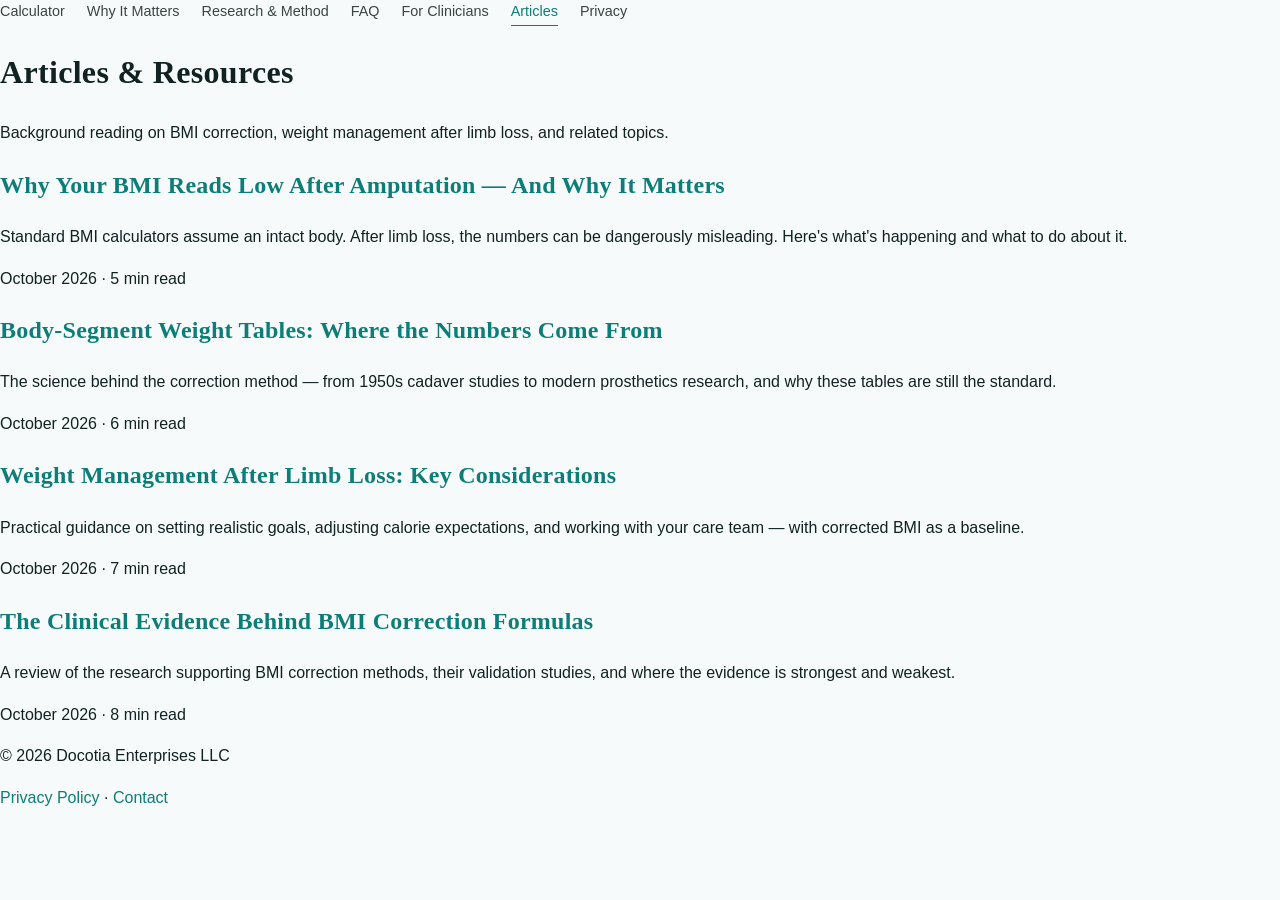
==== blog/index.html @ 94e85de0 "Add For Clinicians page, blog section with 4 articles, update sitemap and nav" ====
<!DOCTYPE html>
<html lang="en">
<head>
<meta charset="UTF-8">
<meta name="viewport" content="width=device-width, initial-scale=1.0">
<title>Articles — Amputee BMI</title>
<meta name="description" content="Background reading on BMI correction, weight management after limb loss, and related topics.">
<link rel="stylesheet" href="../style.css">
<script async src="https://pagead2.googlesyndication.com/pagead/js/adsbygoogle.js?client=ca-pub-5520987806174466" crossorigin="anonymous"></script>
</head>
<body>
<nav class="primary">
  <a href="../index.html">Calculator</a>
  <a href="../about.html">Why It Matters</a>
  <a href="../research.html">Research &amp; Method</a>
  <a href="../faq.html">FAQ</a>
  <a href="../for-clinicians.html">For Clinicians</a>
  <a href="../blog/" class="active">Articles</a>
  <a href="../privacy.html">Privacy</a>
</nav>
<main class="content-page">
<h1>Articles &amp; Resources</h1>
<p class="lead">Background reading on BMI correction, weight management after limb loss, and related topics.</p>

<article class="article-card">
<h2><a href="why-bmi-is-wrong-for-amputees.html">Why Your BMI Reads Low After Amputation — And Why It Matters</a></h2>
<p class="article-excerpt">Standard BMI calculators assume an intact body. After limb loss, the numbers can be dangerously misleading. Here's what's happening and what to do about it.</p>
<p class="article-meta">October 2026 &middot; 5 min read</p>
</article>

<article class="article-card">
<h2><a href="body-segment-weight-tables-explained.html">Body-Segment Weight Tables: Where the Numbers Come From</a></h2>
<p class="article-excerpt">The science behind the correction method — from 1950s cadaver studies to modern prosthetics research, and why these tables are still the standard.</p>
<p class="article-meta">October 2026 &middot; 6 min read</p>
</article>

<article class="article-card">
<h2><a href="weight-management-after-limb-loss.html">Weight Management After Limb Loss: Key Considerations</a></h2>
<p class="article-excerpt">Practical guidance on setting realistic goals, adjusting calorie expectations, and working with your care team — with corrected BMI as a baseline.</p>
<p class="article-meta">October 2026 &middot; 7 min read</p>
</article>

<article class="article-card">
<h2><a href="clinical-evidence-behind-bmi-correction.html">The Clinical Evidence Behind BMI Correction Formulas</a></h2>
<p class="article-excerpt">A review of the research supporting BMI correction methods, their validation studies, and where the evidence is strongest and weakest.</p>
<p class="article-meta">October 2026 &middot; 8 min read</p>
</article>
</main>
<footer>
<p>&copy; 2026 Docotia Enterprises LLC</p>
<p><a href="../privacy.html">Privacy Policy</a> &middot; <a href="mailto:contact@amputeebmi.com">Contact</a></p>
</footer>
</body>
</html>
---- style.css ----
:root{
  --paper:#f7fafa;
  --paper-dim:#eef4f4;
  --ink:#122;
  --ink-soft:#3a4444;
  --line:#d3e0e0;
  --gray:#7a8888;
  --teal:#0d7d78;
  --teal-dim:#4aa39f;
  --max:960px;
}

*{box-sizing:border-box;}
html{scroll-behavior:smooth;}
body{
  margin:0;
  background:var(--paper);
  color:var(--ink);
  font-family:'Inter','Helvetica Neue',sans-serif;
  line-height:1.6;
  -webkit-font-smoothing:antialiased;
}
h1,h2,h3{
  font-family:'Source Serif 4','Georgia',serif;
  font-weight:600;
  letter-spacing:.01em;
}
a{color:var(--teal);text-decoration:none;}
a:hover{color:var(--ink);}
img{max-width:100%;display:block;}

.wrap{max-width:var(--max);margin:0 auto;padding:0 24px;}

/* ---- Header ---- */
header.site{
  border-bottom:1px solid var(--line);
  background:var(--paper);
  position:sticky;top:0;z-index:20;
}
header.site .bar{
  display:flex;align-items:center;justify-content:space-between;
  padding:16px 24px;max-width:var(--max);margin:0 auto;
}
.brand{display:flex;align-items:center;gap:10px;}
.brand .name{
  font-family:'Source Serif 4',serif;
  font-size:1.35rem;letter-spacing:.02em;
  color:var(--ink);
}
.brand .name strong{color:var(--teal);}
nav.primary{display:flex;gap:22px;font-size:.9rem;}
nav.primary a{color:var(--ink-soft);}
nav.primary a.active{color:var(--teal);border-bottom:1px solid var(--teal);padding-bottom:2px;}

/* ---- Hero ---- */
.hero{
  padding:56px 0 40px;
  text-align:center;
  border-bottom:1px solid var(--line);
}
.hero .tag{
  font-size:.78rem;letter-spacing:.14em;text-transform:uppercase;
  color:var(--teal);margin-bottom:14px;display:block;
}
.hero h1{
  font-size:clamp(1.9rem,4.5vw,2.7rem);
  margin:0 0 14px;
  color:var(--ink);
}
.hero p.lede{
  font-size:1.05rem;
  color:var(--ink-soft);
  max-width:620px;margin:0 auto;
}

/* ---- Ad slots removed: site now uses Google AdSense Auto ads (dashboard-managed placement) ---- */

/* ---- Calculator ---- */
.calc-section{padding:48px 0;}
.calc-card{
  max-width:560px;margin:0 auto;
  background:#fff;
  border:1px solid var(--line);
  border-radius:8px;
  padding:32px;
}
.field{margin-bottom:20px;}
.field label{
  display:block;font-size:.85rem;font-weight:600;
  color:var(--ink-soft);margin-bottom:6px;
}
.field .hint{font-size:.78rem;color:var(--gray);margin-top:4px;}
.section-label{display:block;font-size:.85rem;font-weight:600;color:var(--ink-soft);margin-bottom:4px;}
.limb-field{margin-bottom:16px;}
.limb-field label{display:block;font-size:.82rem;font-weight:600;color:var(--ink-soft);margin-bottom:6px;}
.limb-field select{
  width:100%;padding:10px 12px;
  border:1px solid var(--line);border-radius:6px;
  font-family:inherit;font-size:.95rem;
  background:var(--paper);color:var(--ink);
}
.limb-field select:focus{outline:2px solid var(--teal-dim);outline-offset:1px;}
.height-us{display:flex;align-items:center;gap:8px;}
.height-us input{flex:1;}
.height-unit-label{font-size:.85rem;color:var(--ink-soft);white-space:nowrap;}
.field input,.field select{
  width:100%;padding:10px 12px;
  border:1px solid var(--line);border-radius:6px;
  font-family:inherit;font-size:1rem;
  background:var(--paper);color:var(--ink);
}
.field input:focus,.field select:focus{outline:2px solid var(--teal-dim);outline-offset:1px;}
.row-2{display:grid;grid-template-columns:1fr 1fr;gap:16px;}
.unit-toggle{display:flex;gap:8px;margin-bottom:4px;}
.unit-toggle button{
  flex:1;padding:8px;border:1px solid var(--line);background:var(--paper);
  border-radius:6px;cursor:pointer;font-size:.85rem;color:var(--ink-soft);
}
.unit-toggle button.active{background:var(--teal);border-color:var(--teal);color:#fff;}

.btn-calc{
  width:100%;padding:14px;margin-top:8px;
  background:var(--teal);color:#fff;border:none;border-radius:6px;
  font-size:1rem;font-weight:600;cursor:pointer;
}
.btn-calc:hover{background:#0a625e;}

.result-box{
  margin-top:28px;padding:24px;
  background:var(--paper-dim);border-radius:8px;
  display:none;
}
.result-box.show{display:block;}
.result-row{display:flex;justify-content:space-between;padding:8px 0;border-bottom:1px solid var(--line);}
.result-row:last-of-type{border-bottom:none;}
.result-row .label{color:var(--ink-soft);font-size:.9rem;}
.result-row .value{font-weight:700;font-size:1.05rem;}
.result-row .value.corrected{color:var(--teal);}
.category-badge{
  display:inline-block;margin-top:12px;padding:6px 14px;
  border-radius:999px;font-size:.82rem;font-weight:600;
  background:var(--teal);color:#fff;
}
.explanation{margin-top:16px;font-size:.88rem;color:var(--ink-soft);line-height:1.55;}

/* ---- Info sections ---- */
section.info{padding:56px 0;border-top:1px solid var(--line);}
section.info.alt{background:var(--paper-dim);}
.section-head{max-width:680px;margin:0 auto 32px;text-align:center;}
.section-head h2{font-size:1.7rem;margin:0 0 10px;}
.section-head p{color:var(--ink-soft);margin:0;}
.info-body{max-width:680px;margin:0 auto;font-size:.98rem;color:var(--ink-soft);}
.info-body p{margin:0 0 16px;}
.disclaimer{
  max-width:680px;margin:32px auto 0;padding:16px 20px;
  border-left:3px solid var(--teal);background:var(--paper-dim);
  font-size:.85rem;color:var(--ink-soft);
}

/* ---- Related-pages grid (home) ---- */
.ventures{
  display:grid;grid-template-columns:repeat(3,1fr);gap:1px;
  background:var(--line);border:1px solid var(--line);
}
.venture{
  background:var(--paper);padding:30px 26px;
  display:flex;flex-direction:column;gap:10px;
}
.venture h3{font-size:1.2rem;margin:0;}
.venture p{font-size:.9rem;color:var(--ink-soft);margin:0;flex:1;}
.venture a.go{font-size:.85rem;}
@media (max-width:820px){
  .ventures{grid-template-columns:1fr;}
}

/* ---- Citation list (research page) ---- */
.citation-list{max-width:680px;margin:0 auto;padding:0;list-style:none;}
.citation-list li{
  margin:0 0 16px;padding:14px 18px;
  background:var(--paper-dim);border-left:3px solid var(--teal-dim);
  font-size:.9rem;color:var(--ink-soft);
}
.citation-list .cite-title{color:var(--ink);font-weight:600;}

/* ---- Formula box (research page) ---- */
.formula-box{
  max-width:680px;margin:24px auto;padding:20px 24px;
  background:#fff;border:1px solid var(--line);border-radius:8px;
  font-family:'Source Serif 4',serif;font-size:1rem;color:var(--ink);
  overflow-x:auto;
}
.formula-box code{font-family:'Source Serif 4',serif;}

/* ---- Data table (research page) ---- */
table.segment-table{
  width:100%;max-width:680px;margin:20px auto;border-collapse:collapse;
  font-size:.92rem;
}
table.segment-table th,table.segment-table td{
  padding:10px 14px;text-align:left;border-bottom:1px solid var(--line);
}
table.segment-table th{color:var(--ink-soft);font-weight:600;font-size:.82rem;text-transform:uppercase;letter-spacing:.04em;}

/* ---- Footer ---- */
footer.site{
  border-top:1px solid var(--line);
  padding:32px 0;
  font-size:.82rem;color:var(--gray);
}
footer.site .wrap{display:flex;justify-content:space-between;align-items:center;flex-wrap:wrap;gap:14px;}
footer.site a{color:var(--gray);}
footer.site a:hover{color:var(--ink);}

@media (max-width:600px){
  nav.primary{display:none;}
  .row-2{grid-template-columns:1fr;}
  .calc-card{padding:22px;}
}
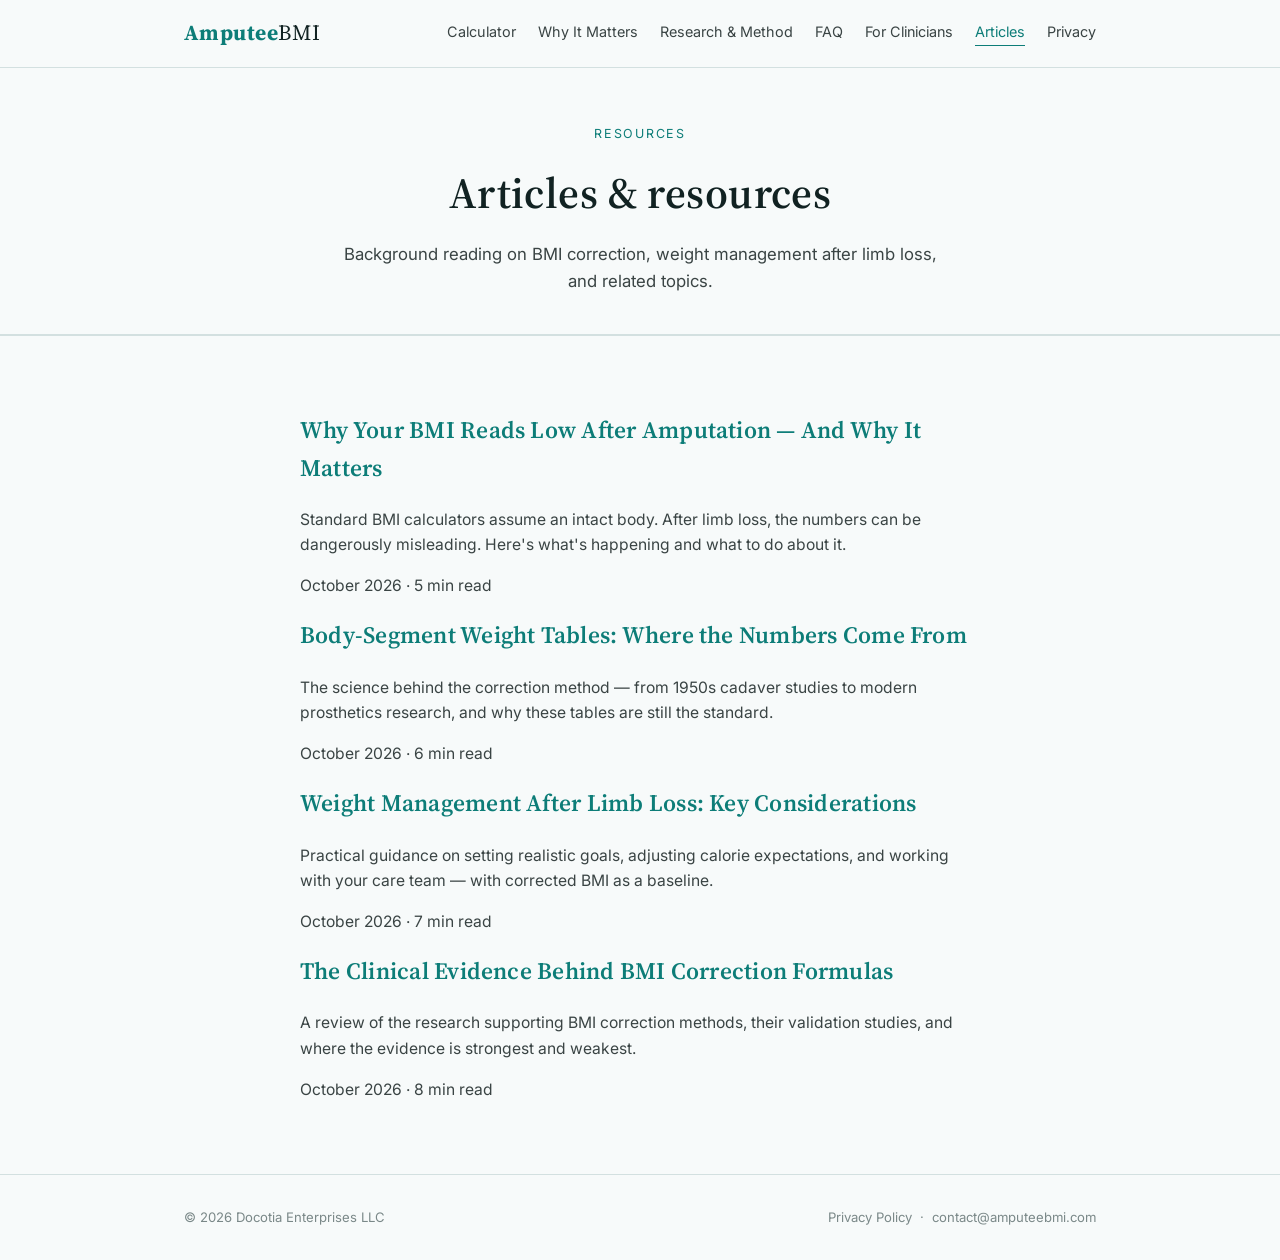
==== commit 56844487: "Fix nav consistency across all pages and match new pages to site design - Added For Clinicians and A" ====
--- a/blog/index.html
+++ b/blog/index.html
@@ -5,50 +5,86 @@
 <meta name="viewport" content="width=device-width, initial-scale=1.0">
 <title>Articles — Amputee BMI</title>
 <meta name="description" content="Background reading on BMI correction, weight management after limb loss, and related topics.">
+<link rel="preconnect" href="https://fonts.googleapis.com">
+<link href="https://fonts.googleapis.com/css2?family=Source+Serif+4:opsz,wght@8..60,400;8..60,600;8..60,700&family=Inter:wght@400;500;600;700&display=swap" rel="stylesheet">
 <link rel="stylesheet" href="../style.css">
+<link rel="canonical" href="https://amputeebmi.com/blog/">
+<meta property="og:type" content="website">
+<meta property="og:site_name" content="Amputee BMI Calculator">
+<meta property="og:url" content="https://amputeebmi.com/blog/">
+<meta property="og:title" content="Articles — Amputee BMI">
+<meta property="og:description" content="Background reading on BMI correction, weight management after limb loss, and related topics.">
+<meta name="twitter:card" content="summary">
+<meta name="twitter:title" content="Articles — Amputee BMI">
+<meta name="twitter:description" content="Background reading on BMI correction, weight management after limb loss, and related topics.">
 <script async src="https://pagead2.googlesyndication.com/pagead/js/adsbygoogle.js?client=ca-pub-5520987806174466" crossorigin="anonymous"></script>
 </head>
 <body>
-<nav class="primary">
-  <a href="../index.html">Calculator</a>
-  <a href="../about.html">Why It Matters</a>
-  <a href="../research.html">Research &amp; Method</a>
-  <a href="../faq.html">FAQ</a>
-  <a href="../for-clinicians.html">For Clinicians</a>
-  <a href="../blog/" class="active">Articles</a>
-  <a href="../privacy.html">Privacy</a>
-</nav>
-<main class="content-page">
-<h1>Articles &amp; Resources</h1>
-<p class="lead">Background reading on BMI correction, weight management after limb loss, and related topics.</p>
 
-<article class="article-card">
-<h2><a href="why-bmi-is-wrong-for-amputees.html">Why Your BMI Reads Low After Amputation — And Why It Matters</a></h2>
-<p class="article-excerpt">Standard BMI calculators assume an intact body. After limb loss, the numbers can be dangerously misleading. Here's what's happening and what to do about it.</p>
-<p class="article-meta">October 2026 &middot; 5 min read</p>
-</article>
+<header class="site">
+  <div class="bar">
+    <div class="brand">
+      <span class="name"><strong>Amputee</strong>BMI</span>
+    </div>
+    <nav class="primary">
+      <a href="../index.html">Calculator</a>
+      <a href="../about.html">Why It Matters</a>
+      <a href="../research.html">Research &amp; Method</a>
+      <a href="../faq.html">FAQ</a>
+      <a href="../for-clinicians.html">For Clinicians</a>
+      <a href="../blog/" class="active">Articles</a>
+      <a href="../privacy.html">Privacy</a>
+    </nav>
+  </div>
+</header>
 
-<article class="article-card">
-<h2><a href="body-segment-weight-tables-explained.html">Body-Segment Weight Tables: Where the Numbers Come From</a></h2>
-<p class="article-excerpt">The science behind the correction method — from 1950s cadaver studies to modern prosthetics research, and why these tables are still the standard.</p>
-<p class="article-meta">October 2026 &middot; 6 min read</p>
-</article>
+<section class="hero">
+  <div class="wrap">
+    <span class="tag">Resources</span>
+    <h1>Articles &amp; resources</h1>
+    <p class="lede">Background reading on BMI correction, weight management after limb loss, and related topics.</p>
+  </div>
+</section>
 
-<article class="article-card">
-<h2><a href="weight-management-after-limb-loss.html">Weight Management After Limb Loss: Key Considerations</a></h2>
-<p class="article-excerpt">Practical guidance on setting realistic goals, adjusting calorie expectations, and working with your care team — with corrected BMI as a baseline.</p>
-<p class="article-meta">October 2026 &middot; 7 min read</p>
-</article>
+<section class="info">
+  <div class="wrap">
+    <div class="info-body">
+      <article class="article-card">
+        <h2><a href="why-bmi-is-wrong-for-amputees.html">Why Your BMI Reads Low After Amputation — And Why It Matters</a></h2>
+        <p>Standard BMI calculators assume an intact body. After limb loss, the numbers can be dangerously misleading. Here's what's happening and what to do about it.</p>
+        <p class="article-meta">October 2026 &middot; 5 min read</p>
+      </article>
 
-<article class="article-card">
-<h2><a href="clinical-evidence-behind-bmi-correction.html">The Clinical Evidence Behind BMI Correction Formulas</a></h2>
-<p class="article-excerpt">A review of the research supporting BMI correction methods, their validation studies, and where the evidence is strongest and weakest.</p>
-<p class="article-meta">October 2026 &middot; 8 min read</p>
-</article>
-</main>
-<footer>
-<p>&copy; 2026 Docotia Enterprises LLC</p>
-<p><a href="../privacy.html">Privacy Policy</a> &middot; <a href="mailto:contact@amputeebmi.com">Contact</a></p>
+      <article class="article-card">
+        <h2><a href="body-segment-weight-tables-explained.html">Body-Segment Weight Tables: Where the Numbers Come From</a></h2>
+        <p>The science behind the correction method — from 1950s cadaver studies to modern prosthetics research, and why these tables are still the standard.</p>
+        <p class="article-meta">October 2026 &middot; 6 min read</p>
+      </article>
+
+      <article class="article-card">
+        <h2><a href="weight-management-after-limb-loss.html">Weight Management After Limb Loss: Key Considerations</a></h2>
+        <p>Practical guidance on setting realistic goals, adjusting calorie expectations, and working with your care team — with corrected BMI as a baseline.</p>
+        <p class="article-meta">October 2026 &middot; 7 min read</p>
+      </article>
+
+      <article class="article-card">
+        <h2><a href="clinical-evidence-behind-bmi-correction.html">The Clinical Evidence Behind BMI Correction Formulas</a></h2>
+        <p>A review of the research supporting BMI correction methods, their validation studies, and where the evidence is strongest and weakest.</p>
+        <p class="article-meta">October 2026 &middot; 8 min read</p>
+      </article>
+    </div>
+  </div>
+</section>
+
+<footer class="site">
+  <div class="wrap">
+    <span>&copy; 2026 Docotia Enterprises LLC</span>
+    <span>
+      <a href="../privacy.html">Privacy Policy</a> &nbsp;&middot;&nbsp;
+      <a href="mailto:contact@amputeebmi.com">contact@amputeebmi.com</a>
+    </span>
+  </div>
 </footer>
+
 </body>
 </html>
